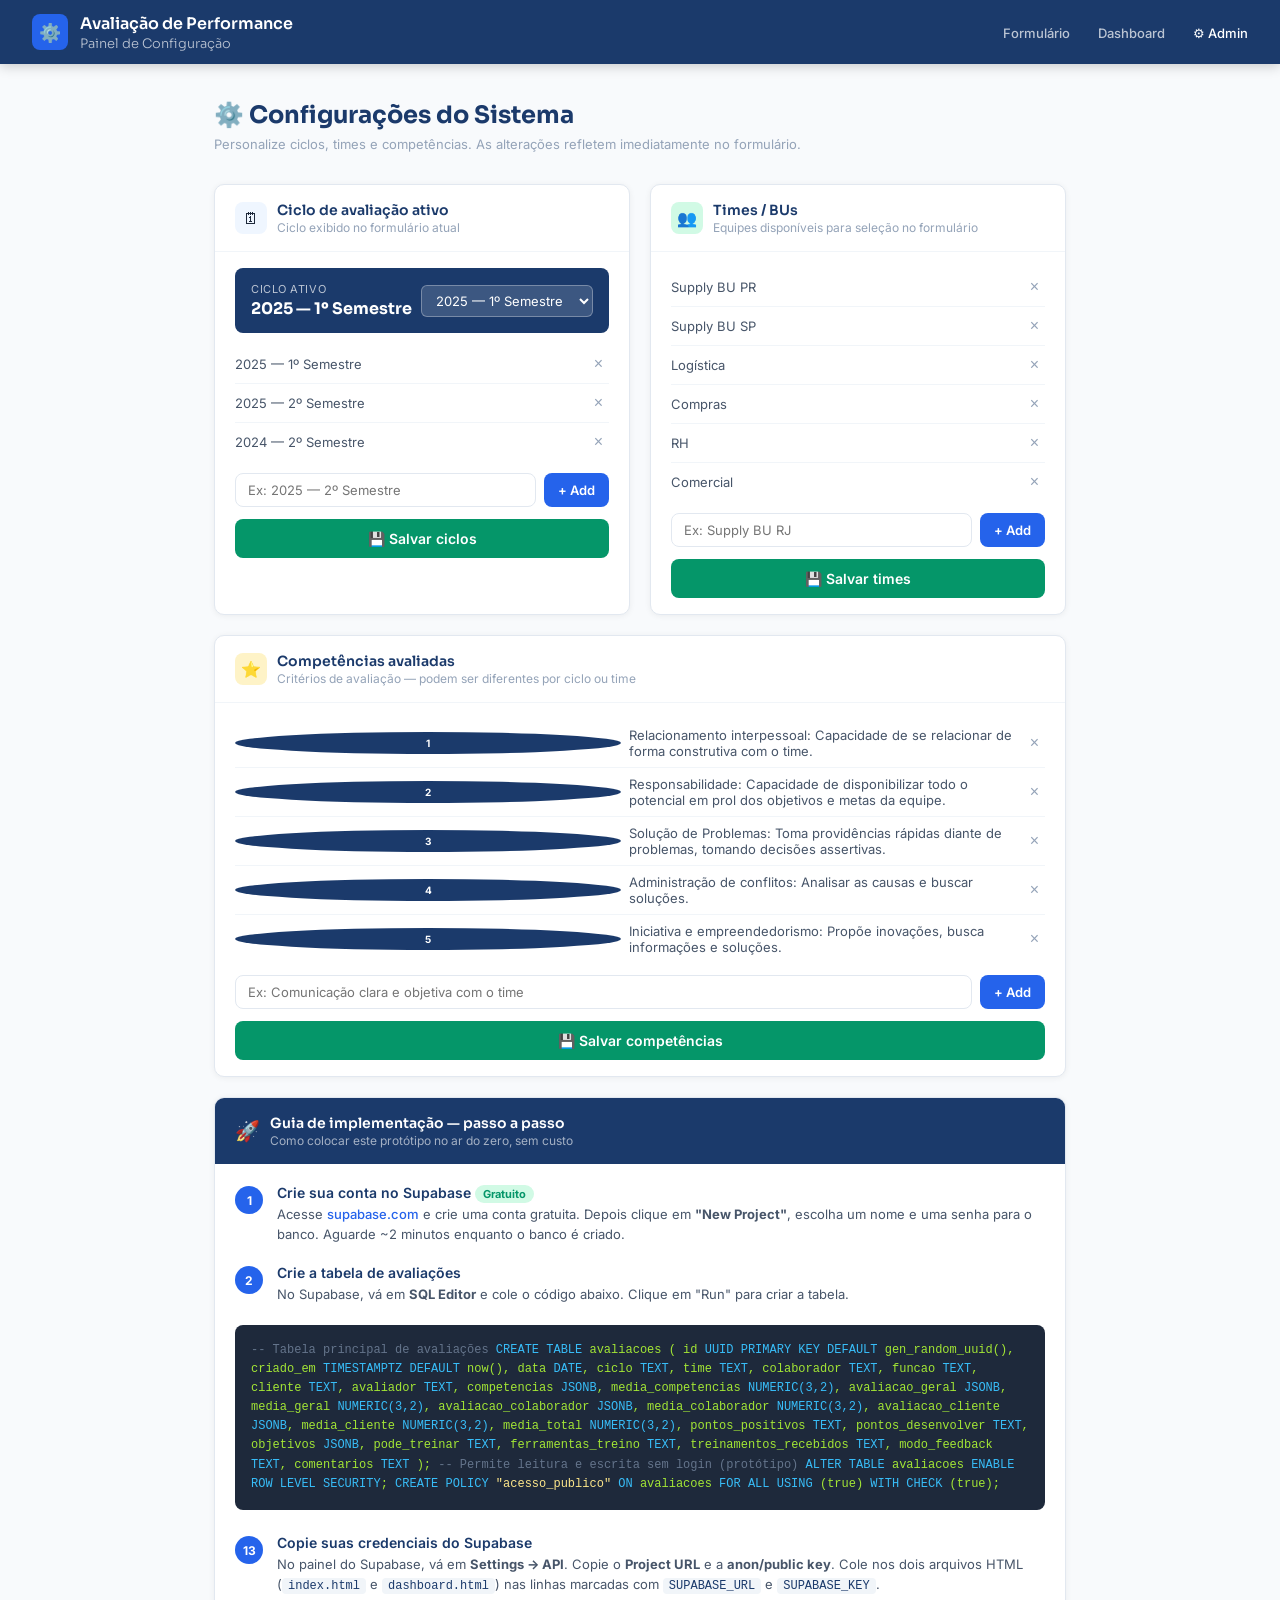
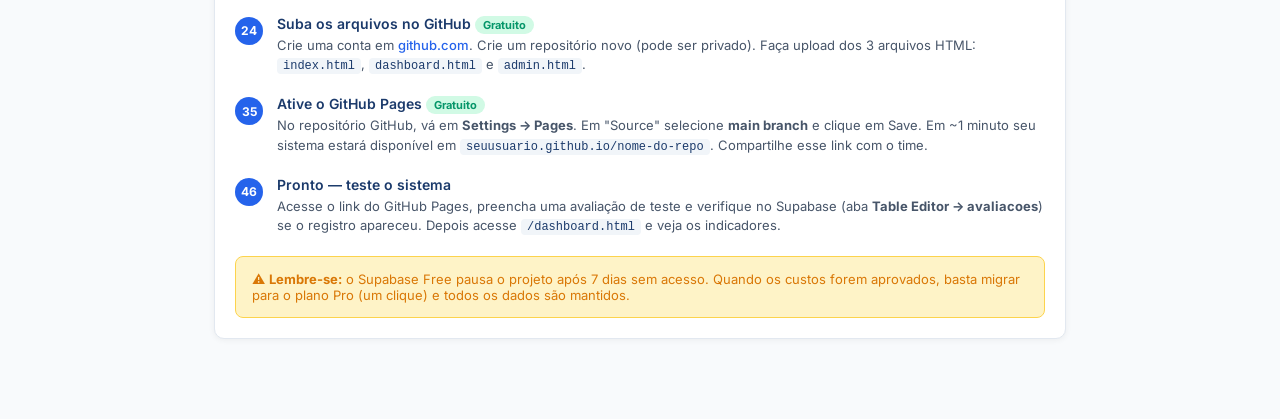
==== admin.html @ f3166fd6 "Add files via upload" ====
<!DOCTYPE html>
<html lang="pt-BR">
<head>
  <meta charset="UTF-8" />
  <meta name="viewport" content="width=device-width, initial-scale=1.0" />
  <title>Admin — Avaliação de Performance</title>
  <link href="https://fonts.googleapis.com/css2?family=Inter:wght@400;500;600;700&family=Sora:wght@600;700&display=swap" rel="stylesheet">
  <style>
    :root {
      --navy:#1B3A6B; --blue:#2563EB; --blue-light:#EFF6FF;
      --green:#059669; --green-light:#D1FAE5;
      --amber:#D97706; --amber-light:#FEF3C7;
      --red:#DC2626; --red-light:#FEE2E2;
      --gray-50:#F8FAFC; --gray-100:#F1F5F9; --gray-200:#E2E8F0;
      --gray-400:#94A3B8; --gray-600:#475569; --gray-800:#1E293B;
      --white:#FFFFFF; --radius:10px; --shadow-sm:0 1px 6px rgba(0,0,0,0.06);
    }
    * { box-sizing:border-box; margin:0; padding:0; }
    body { font-family:'Inter',sans-serif; background:var(--gray-50); color:var(--gray-800); }

    header {
      background:var(--navy); padding:0 32px; height:64px;
      display:flex; align-items:center; justify-content:space-between;
      position:sticky; top:0; z-index:100; box-shadow:0 2px 12px rgba(0,0,0,0.2);
    }
    .header-brand { display:flex; align-items:center; gap:12px; }
    .header-logo { width:36px; height:36px; background:var(--blue); border-radius:8px; display:flex; align-items:center; justify-content:center; font-size:18px; }
    .header-title { font-family:'Sora',sans-serif; font-size:16px; font-weight:600; color:white; }
    .header-title span { font-weight:300; opacity:0.7; font-size:13px; display:block; margin-top:1px; }
    .header-nav a { color:rgba(255,255,255,0.7); text-decoration:none; font-size:13px; font-weight:500; margin-left:24px; }
    .header-nav a:hover, .header-nav a.active { color:white; }

    .main { max-width:900px; margin:0 auto; padding:36px 24px 80px; }

    .page-title { font-family:'Sora',sans-serif; font-size:24px; font-weight:700; color:var(--navy); margin-bottom:6px; }
    .page-sub { font-size:13px; color:var(--gray-400); margin-bottom:32px; }

    .admin-grid { display:grid; grid-template-columns:1fr 1fr; gap:20px; }

    .admin-card {
      background:var(--white); border:1px solid var(--gray-200);
      border-radius:var(--radius); box-shadow:var(--shadow-sm); overflow:hidden;
    }
    .admin-card-header {
      padding:16px 20px; display:flex; align-items:center; gap:10px;
      border-bottom:1px solid var(--gray-100);
    }
    .admin-card-icon {
      width:32px; height:32px; border-radius:8px;
      display:flex; align-items:center; justify-content:center; font-size:16px;
    }
    .admin-card-icon.blue  { background:var(--blue-light); }
    .admin-card-icon.green { background:var(--green-light); }
    .admin-card-icon.amber { background:var(--amber-light); }
    .admin-card-title { font-family:'Sora',sans-serif; font-size:14px; font-weight:600; color:var(--navy); }
    .admin-card-sub { font-size:12px; color:var(--gray-400); margin-top:1px; }
    .admin-card-body { padding:16px 20px; }

    /* Lista de itens editáveis */
    .item-list { list-style:none; margin-bottom:12px; }
    .item-list li {
      display:flex; align-items:center; gap:8px;
      padding:8px 0; border-bottom:1px solid var(--gray-100);
      font-size:13px; color:var(--gray-600);
    }
    .item-list li:last-child { border-bottom:none; }
    .item-list li .item-num {
      width:22px; height:22px; background:var(--navy); color:white;
      border-radius:50%; display:flex; align-items:center; justify-content:center;
      font-size:10px; font-weight:700; flex-shrink:0;
    }
    .item-list li span { flex:1; }
    .btn-del {
      background:none; border:none; cursor:pointer; color:var(--gray-400);
      font-size:16px; padding:2px 6px; border-radius:4px; transition:color 0.2s;
    }
    .btn-del:hover { color:var(--red); background:var(--red-light); }
    .btn-edit {
      background:none; border:none; cursor:pointer; color:var(--gray-400);
      font-size:14px; padding:2px 6px; border-radius:4px; transition:color 0.2s;
    }
    .btn-edit:hover { color:var(--blue); background:var(--blue-light); }

    .add-row { display:flex; gap:8px; margin-top:8px; }
    .add-row input {
      flex:1; border:1.5px solid var(--gray-200); border-radius:8px;
      padding:8px 12px; font-size:13px; font-family:'Inter',sans-serif;
      outline:none; color:var(--gray-800);
    }
    .add-row input:focus { border-color:var(--blue); }
    .btn-add-item {
      padding:8px 14px; background:var(--blue); color:white;
      border:none; border-radius:8px; font-size:13px; font-weight:600;
      cursor:pointer; font-family:'Inter',sans-serif; white-space:nowrap;
    }
    .btn-add-item:hover { background:#1d4ed8; }

    /* Card de ciclo ativo */
    .ciclo-ativo {
      background:var(--navy); border-radius:8px; padding:14px 16px;
      color:white; margin-bottom:12px; display:flex; align-items:center; justify-content:space-between;
    }
    .ciclo-ativo-label { font-size:11px; opacity:0.7; text-transform:uppercase; letter-spacing:0.05em; }
    .ciclo-ativo-name { font-family:'Sora',sans-serif; font-size:16px; font-weight:700; margin-top:2px; }
    .ciclo-ativo select {
      background:rgba(255,255,255,0.15); border:1px solid rgba(255,255,255,0.3);
      color:white; padding:6px 10px; border-radius:6px; font-size:13px;
      font-family:'Inter',sans-serif; cursor:pointer; outline:none;
    }

    /* Botão salvar */
    .btn-save {
      width:100%; padding:11px; background:var(--green); color:white;
      border:none; border-radius:8px; font-size:14px; font-weight:600;
      cursor:pointer; font-family:'Inter',sans-serif; margin-top:12px;
      transition:background 0.2s;
    }
    .btn-save:hover { background:#047857; }

    /* SQL block */
    .sql-block {
      background:var(--gray-800); border-radius:8px; padding:16px;
      font-family:'Courier New',monospace; font-size:12px; color:#A3E635;
      overflow-x:auto; margin-top:12px; line-height:1.6;
      grid-column: 1 / -1;
    }
    .sql-block .comment { color:#64748B; }
    .sql-block .keyword { color:#38BDF8; }
    .sql-block .string  { color:#FDE68A; }

    .setup-card {
      grid-column: 1 / -1;
      background:var(--white); border:1px solid var(--gray-200);
      border-radius:var(--radius); box-shadow:var(--shadow-sm);
      overflow:hidden;
    }
    .setup-card-header {
      padding:16px 20px; background:var(--navy);
      display:flex; align-items:center; gap:10px;
    }
    .setup-card-title { font-family:'Sora',sans-serif; font-size:14px; font-weight:600; color:white; }
    .setup-card-sub { font-size:12px; color:rgba(255,255,255,0.6); margin-top:1px; }
    .setup-card-body { padding:20px; }

    .steps { counter-reset:step; }
    .step {
      display:flex; gap:14px; margin-bottom:20px; align-items:flex-start;
      counter-increment:step;
    }
    .step-num {
      width:28px; height:28px; background:var(--blue); color:white;
      border-radius:50%; display:flex; align-items:center; justify-content:center;
      font-size:12px; font-weight:700; flex-shrink:0; margin-top:2px;
    }
    .step-num::before { content:counter(step); }
    .step-body h4 { font-size:14px; font-weight:600; color:var(--navy); margin-bottom:4px; }
    .step-body p  { font-size:13px; color:var(--gray-600); line-height:1.5; }
    .step-body a  { color:var(--blue); text-decoration:none; font-weight:500; }
    .step-body code {
      background:var(--gray-100); padding:1px 6px; border-radius:4px;
      font-size:12px; font-family:'Courier New',monospace; color:var(--navy);
    }

    .tag-green { background:var(--green-light); color:var(--green); font-size:11px; font-weight:700; padding:2px 8px; border-radius:99px; }
    .tag-blue  { background:var(--blue-light);  color:var(--blue);  font-size:11px; font-weight:700; padding:2px 8px; border-radius:99px; }

    .toast { position:fixed; bottom:32px; right:32px; padding:14px 20px; border-radius:10px; font-size:14px; font-weight:500; background:var(--navy); color:white; box-shadow:0 8px 32px rgba(0,0,0,0.14); transform:translateY(80px); opacity:0; transition:all 0.3s; z-index:999; }
    .toast.show { transform:translateY(0); opacity:1; }

    @media(max-width:640px) { .admin-grid { grid-template-columns:1fr; } }
  </style>
</head>
<body>

<header>
  <div class="header-brand">
    <div class="header-logo">⚙️</div>
    <div class="header-title">
      Avaliação de Performance
      <span>Painel de Configuração</span>
    </div>
  </div>
  <nav class="header-nav">
    <a href="index.html">Formulário</a>
    <a href="dashboard.html">Dashboard</a>
    <a href="admin.html" class="active">⚙ Admin</a>
  </nav>
</header>

<div class="main">
  <div class="page-title">⚙️ Configurações do Sistema</div>
  <p class="page-sub">Personalize ciclos, times e competências. As alterações refletem imediatamente no formulário.</p>

  <div class="admin-grid">

    <!-- Ciclo ativo -->
    <div class="admin-card">
      <div class="admin-card-header">
        <div class="admin-card-icon blue">🗓</div>
        <div>
          <div class="admin-card-title">Ciclo de avaliação ativo</div>
          <div class="admin-card-sub">Ciclo exibido no formulário atual</div>
        </div>
      </div>
      <div class="admin-card-body">
        <div class="ciclo-ativo">
          <div>
            <div class="ciclo-ativo-label">Ciclo ativo</div>
            <div class="ciclo-ativo-name" id="ciclo-ativo-nome">2025 — 1º Semestre</div>
          </div>
          <select id="select-ciclo-ativo" onchange="setCicloAtivo(this.value)"></select>
        </div>
        <div class="item-list" id="ciclos-list"></div>
        <div class="add-row">
          <input type="text" id="novo-ciclo" placeholder="Ex: 2025 — 2º Semestre" />
          <button class="btn-add-item" onclick="addItem('ciclos', 'novo-ciclo', 'ciclos-list')">+ Add</button>
        </div>
        <button class="btn-save" onclick="salvarConfig('ciclos')">💾 Salvar ciclos</button>
      </div>
    </div>

    <!-- Times -->
    <div class="admin-card">
      <div class="admin-card-header">
        <div class="admin-card-icon green">👥</div>
        <div>
          <div class="admin-card-title">Times / BUs</div>
          <div class="admin-card-sub">Equipes disponíveis para seleção no formulário</div>
        </div>
      </div>
      <div class="admin-card-body">
        <ul class="item-list" id="times-list"></ul>
        <div class="add-row">
          <input type="text" id="novo-time" placeholder="Ex: Supply BU RJ" />
          <button class="btn-add-item" onclick="addItem('times', 'novo-time', 'times-list')">+ Add</button>
        </div>
        <button class="btn-save" onclick="salvarConfig('times')">💾 Salvar times</button>
      </div>
    </div>

    <!-- Competências -->
    <div class="admin-card" style="grid-column:1/-1">
      <div class="admin-card-header">
        <div class="admin-card-icon amber">⭐</div>
        <div>
          <div class="admin-card-title">Competências avaliadas</div>
          <div class="admin-card-sub">Critérios de avaliação — podem ser diferentes por ciclo ou time</div>
        </div>
      </div>
      <div class="admin-card-body">
        <ul class="item-list" id="competencias-list"></ul>
        <div class="add-row">
          <input type="text" id="nova-comp" placeholder="Ex: Comunicação clara e objetiva com o time" />
          <button class="btn-add-item" onclick="addItem('competencias', 'nova-comp', 'competencias-list')">+ Add</button>
        </div>
        <button class="btn-save" onclick="salvarConfig('competencias')">💾 Salvar competências</button>
      </div>
    </div>

    <!-- Guia de implementação -->
    <div class="setup-card">
      <div class="setup-card-header">
        <div style="font-size:20px">🚀</div>
        <div>
          <div class="setup-card-title">Guia de implementação — passo a passo</div>
          <div class="setup-card-sub">Como colocar este protótipo no ar do zero, sem custo</div>
        </div>
      </div>
      <div class="setup-card-body">
        <div class="steps">

          <div class="step">
            <div class="step-num"></div>
            <div class="step-body">
              <h4>Crie sua conta no Supabase <span class="tag-green">Gratuito</span></h4>
              <p>Acesse <a href="https://supabase.com" target="_blank">supabase.com</a> e crie uma conta gratuita. Depois clique em <strong>"New Project"</strong>, escolha um nome e uma senha para o banco. Aguarde ~2 minutos enquanto o banco é criado.</p>
            </div>
          </div>

          <div class="step">
            <div class="step-num"></div>
            <div class="step-body">
              <h4>Crie a tabela de avaliações</h4>
              <p>No Supabase, vá em <strong>SQL Editor</strong> e cole o código abaixo. Clique em "Run" para criar a tabela.</p>
            </div>
          </div>

        </div>

        <!-- SQL -->
        <div class="sql-block">
<span class="comment">-- Tabela principal de avaliações</span>
<span class="keyword">CREATE TABLE</span> avaliacoes (
  id               <span class="keyword">UUID PRIMARY KEY DEFAULT</span> gen_random_uuid(),
  criado_em        <span class="keyword">TIMESTAMPTZ DEFAULT</span> now(),
  data             <span class="keyword">DATE</span>,
  ciclo            <span class="keyword">TEXT</span>,
  time             <span class="keyword">TEXT</span>,
  colaborador      <span class="keyword">TEXT</span>,
  funcao           <span class="keyword">TEXT</span>,
  cliente          <span class="keyword">TEXT</span>,
  avaliador        <span class="keyword">TEXT</span>,
  competencias     <span class="keyword">JSONB</span>,
  media_competencias <span class="keyword">NUMERIC(3,2)</span>,
  avaliacao_geral  <span class="keyword">JSONB</span>,
  media_geral      <span class="keyword">NUMERIC(3,2)</span>,
  avaliacao_colaborador <span class="keyword">JSONB</span>,
  media_colaborador <span class="keyword">NUMERIC(3,2)</span>,
  avaliacao_cliente <span class="keyword">JSONB</span>,
  media_cliente    <span class="keyword">NUMERIC(3,2)</span>,
  media_total      <span class="keyword">NUMERIC(3,2)</span>,
  pontos_positivos <span class="keyword">TEXT</span>,
  pontos_desenvolver <span class="keyword">TEXT</span>,
  objetivos        <span class="keyword">JSONB</span>,
  pode_treinar     <span class="keyword">TEXT</span>,
  ferramentas_treino <span class="keyword">TEXT</span>,
  treinamentos_recebidos <span class="keyword">TEXT</span>,
  modo_feedback    <span class="keyword">TEXT</span>,
  comentarios      <span class="keyword">TEXT</span>
);

<span class="comment">-- Permite leitura e escrita sem login (protótipo)</span>
<span class="keyword">ALTER TABLE</span> avaliacoes <span class="keyword">ENABLE ROW LEVEL SECURITY</span>;
<span class="keyword">CREATE POLICY</span> <span class="string">"acesso_publico"</span> <span class="keyword">ON</span> avaliacoes
  <span class="keyword">FOR ALL USING</span> (true) <span class="keyword">WITH CHECK</span> (true);
        </div>

        <div class="steps" style="margin-top:24px">

          <div class="step">
            <div class="step-num" style="counter-increment:none;--step:3">3</div>
            <div class="step-body">
              <h4>Copie suas credenciais do Supabase</h4>
              <p>No painel do Supabase, vá em <strong>Settings → API</strong>. Copie o <strong>Project URL</strong> e a <strong>anon/public key</strong>. Cole nos dois arquivos HTML (<code>index.html</code> e <code>dashboard.html</code>) nas linhas marcadas com <code>SUPABASE_URL</code> e <code>SUPABASE_KEY</code>.</p>
            </div>
          </div>

          <div class="step">
            <div class="step-num">4</div>
            <div class="step-body">
              <h4>Suba os arquivos no GitHub <span class="tag-green">Gratuito</span></h4>
              <p>Crie uma conta em <a href="https://github.com" target="_blank">github.com</a>. Crie um repositório novo (pode ser privado). Faça upload dos 3 arquivos HTML: <code>index.html</code>, <code>dashboard.html</code> e <code>admin.html</code>.</p>
            </div>
          </div>

          <div class="step">
            <div class="step-num">5</div>
            <div class="step-body">
              <h4>Ative o GitHub Pages <span class="tag-green">Gratuito</span></h4>
              <p>No repositório GitHub, vá em <strong>Settings → Pages</strong>. Em "Source" selecione <strong>main branch</strong> e clique em Save. Em ~1 minuto seu sistema estará disponível em <code>seuusuario.github.io/nome-do-repo</code>. Compartilhe esse link com o time.</p>
            </div>
          </div>

          <div class="step">
            <div class="step-num">6</div>
            <div class="step-body">
              <h4>Pronto — teste o sistema</h4>
              <p>Acesse o link do GitHub Pages, preencha uma avaliação de teste e verifique no Supabase (aba <strong>Table Editor → avaliacoes</strong>) se o registro apareceu. Depois acesse <code>/dashboard.html</code> e veja os indicadores.</p>
            </div>
          </div>

        </div>

        <div style="background:var(--amber-light);border:1px solid #fcd34d;border-radius:8px;padding:14px 16px;margin-top:16px;font-size:13px;color:var(--amber)">
          ⚠️ <strong>Lembre-se:</strong> o Supabase Free pausa o projeto após 7 dias sem acesso. Quando os custos forem aprovados, basta migrar para o plano Pro (um clique) e todos os dados são mantidos.
        </div>
      </div>
    </div>

  </div><!-- /admin-grid -->
</div>

<div class="toast" id="toast"></div>

<script>
// Dados padrão (em produção viriam do Supabase)
let CONFIG = {
  cicloAtivo: '2025 — 1º Semestre',
  ciclos: ['2025 — 1º Semestre','2025 — 2º Semestre','2024 — 2º Semestre'],
  times: ['Supply BU PR','Supply BU SP','Logística','Compras','RH','Comercial'],
  competencias: [
    'Relacionamento interpessoal: Capacidade de se relacionar de forma construtiva com o time.',
    'Responsabilidade: Capacidade de disponibilizar todo o potencial em prol dos objetivos e metas da equipe.',
    'Solução de Problemas: Toma providências rápidas diante de problemas, tomando decisões assertivas.',
    'Administração de conflitos: Analisar as causas e buscar soluções.',
    'Iniciativa e empreendedorismo: Propõe inovações, busca informações e soluções.',
  ],
};

// Tenta carregar do localStorage (persiste entre sessões)
try {
  const saved = localStorage.getItem('ap_config');
  if (saved) CONFIG = { ...CONFIG, ...JSON.parse(saved) };
} catch(e) {}

function saveLocal() {
  localStorage.setItem('ap_config', JSON.stringify(CONFIG));
}

function renderList(key, ulId, numbered = true) {
  const ul = document.getElementById(ulId);
  ul.innerHTML = '';
  CONFIG[key].forEach((item, idx) => {
    const li = document.createElement('li');
    li.innerHTML = `
      ${numbered ? `<span class="item-num">${idx+1}</span>` : ''}
      <span>${item}</span>
      <button class="btn-del" onclick="removeItem('${key}', ${idx}, '${ulId}', ${numbered})" title="Remover">×</button>`;
    ul.appendChild(li);
  });
}

function addItem(key, inputId, ulId, numbered = true) {
  const input = document.getElementById(inputId);
  const val = input.value.trim();
  if (!val) return;
  CONFIG[key].push(val);
  renderList(key, ulId, numbered);
  input.value = '';
  // Atualiza select do ciclo ativo se for ciclo
  if (key === 'ciclos') populateCicloSelect();
}

function removeItem(key, idx, ulId, numbered) {
  CONFIG[key].splice(idx, 1);
  renderList(key, ulId, numbered);
  if (key === 'ciclos') populateCicloSelect();
}

function salvarConfig(key) {
  saveLocal();
  showToast(`✅ ${key.charAt(0).toUpperCase()+key.slice(1)} salvos com sucesso!`);
}

function setCicloAtivo(val) {
  CONFIG.cicloAtivo = val;
  document.getElementById('ciclo-ativo-nome').textContent = val;
  saveLocal();
}

function populateCicloSelect() {
  const sel = document.getElementById('select-ciclo-ativo');
  sel.innerHTML = '';
  CONFIG.ciclos.forEach(c => {
    const o = document.createElement('option');
    o.value = o.textContent = c;
    if (c === CONFIG.cicloAtivo) o.selected = true;
    sel.appendChild(o);
  });
}

function showToast(msg) {
  const t = document.getElementById('toast');
  t.textContent = msg;
  t.classList.add('show');
  setTimeout(() => t.classList.remove('show'), 3500);
}

// Init
document.addEventListener('DOMContentLoaded', () => {
  renderList('ciclos', 'ciclos-list', false);
  renderList('times', 'times-list', false);
  renderList('competencias', 'competencias-list', true);
  populateCicloSelect();
  document.getElementById('ciclo-ativo-nome').textContent = CONFIG.cicloAtivo;
});
</script>
</body>
</html>
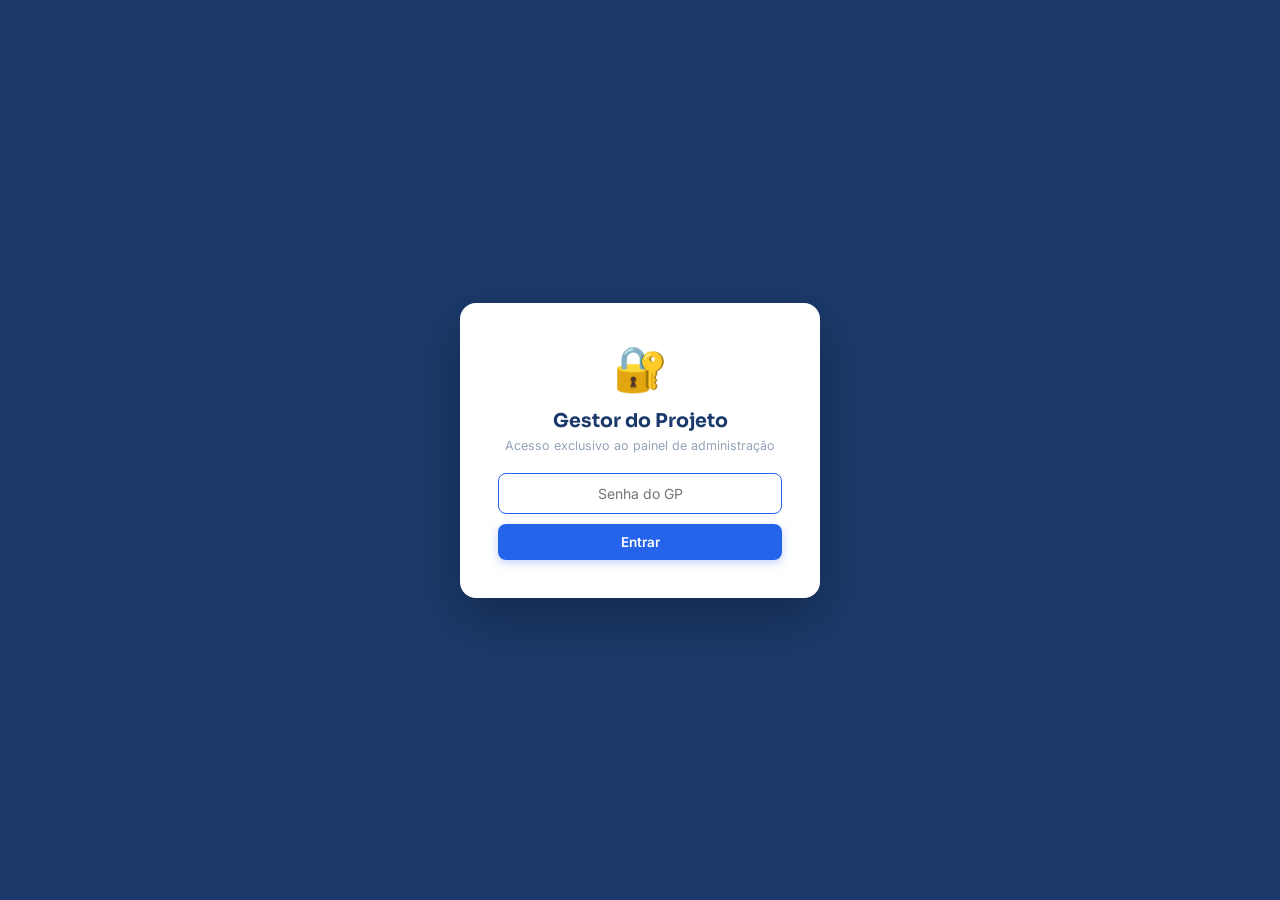
==== commit 8684e20a: "Add files via upload" ====
--- a/admin.html
+++ b/admin.html
@@ -1,468 +1,405 @@
 <!DOCTYPE html>
 <html lang="pt-BR">
 <head>
-  <meta charset="UTF-8" />
-  <meta name="viewport" content="width=device-width, initial-scale=1.0" />
-  <title>Admin — Avaliação de Performance</title>
-  <link href="https://fonts.googleapis.com/css2?family=Inter:wght@400;500;600;700&family=Sora:wght@600;700&display=swap" rel="stylesheet">
-  <style>
-    :root {
-      --navy:#1B3A6B; --blue:#2563EB; --blue-light:#EFF6FF;
-      --green:#059669; --green-light:#D1FAE5;
-      --amber:#D97706; --amber-light:#FEF3C7;
-      --red:#DC2626; --red-light:#FEE2E2;
-      --gray-50:#F8FAFC; --gray-100:#F1F5F9; --gray-200:#E2E8F0;
-      --gray-400:#94A3B8; --gray-600:#475569; --gray-800:#1E293B;
-      --white:#FFFFFF; --radius:10px; --shadow-sm:0 1px 6px rgba(0,0,0,0.06);
-    }
-    * { box-sizing:border-box; margin:0; padding:0; }
-    body { font-family:'Inter',sans-serif; background:var(--gray-50); color:var(--gray-800); }
-
-    header {
-      background:var(--navy); padding:0 32px; height:64px;
-      display:flex; align-items:center; justify-content:space-between;
-      position:sticky; top:0; z-index:100; box-shadow:0 2px 12px rgba(0,0,0,0.2);
-    }
-    .header-brand { display:flex; align-items:center; gap:12px; }
-    .header-logo { width:36px; height:36px; background:var(--blue); border-radius:8px; display:flex; align-items:center; justify-content:center; font-size:18px; }
-    .header-title { font-family:'Sora',sans-serif; font-size:16px; font-weight:600; color:white; }
-    .header-title span { font-weight:300; opacity:0.7; font-size:13px; display:block; margin-top:1px; }
-    .header-nav a { color:rgba(255,255,255,0.7); text-decoration:none; font-size:13px; font-weight:500; margin-left:24px; }
-    .header-nav a:hover, .header-nav a.active { color:white; }
-
-    .main { max-width:900px; margin:0 auto; padding:36px 24px 80px; }
-
-    .page-title { font-family:'Sora',sans-serif; font-size:24px; font-weight:700; color:var(--navy); margin-bottom:6px; }
-    .page-sub { font-size:13px; color:var(--gray-400); margin-bottom:32px; }
-
-    .admin-grid { display:grid; grid-template-columns:1fr 1fr; gap:20px; }
-
-    .admin-card {
-      background:var(--white); border:1px solid var(--gray-200);
-      border-radius:var(--radius); box-shadow:var(--shadow-sm); overflow:hidden;
-    }
-    .admin-card-header {
-      padding:16px 20px; display:flex; align-items:center; gap:10px;
-      border-bottom:1px solid var(--gray-100);
-    }
-    .admin-card-icon {
-      width:32px; height:32px; border-radius:8px;
-      display:flex; align-items:center; justify-content:center; font-size:16px;
-    }
-    .admin-card-icon.blue  { background:var(--blue-light); }
-    .admin-card-icon.green { background:var(--green-light); }
-    .admin-card-icon.amber { background:var(--amber-light); }
-    .admin-card-title { font-family:'Sora',sans-serif; font-size:14px; font-weight:600; color:var(--navy); }
-    .admin-card-sub { font-size:12px; color:var(--gray-400); margin-top:1px; }
-    .admin-card-body { padding:16px 20px; }
-
-    /* Lista de itens editáveis */
-    .item-list { list-style:none; margin-bottom:12px; }
-    .item-list li {
-      display:flex; align-items:center; gap:8px;
-      padding:8px 0; border-bottom:1px solid var(--gray-100);
-      font-size:13px; color:var(--gray-600);
-    }
-    .item-list li:last-child { border-bottom:none; }
-    .item-list li .item-num {
-      width:22px; height:22px; background:var(--navy); color:white;
-      border-radius:50%; display:flex; align-items:center; justify-content:center;
-      font-size:10px; font-weight:700; flex-shrink:0;
-    }
-    .item-list li span { flex:1; }
-    .btn-del {
-      background:none; border:none; cursor:pointer; color:var(--gray-400);
-      font-size:16px; padding:2px 6px; border-radius:4px; transition:color 0.2s;
-    }
-    .btn-del:hover { color:var(--red); background:var(--red-light); }
-    .btn-edit {
-      background:none; border:none; cursor:pointer; color:var(--gray-400);
-      font-size:14px; padding:2px 6px; border-radius:4px; transition:color 0.2s;
-    }
-    .btn-edit:hover { color:var(--blue); background:var(--blue-light); }
-
-    .add-row { display:flex; gap:8px; margin-top:8px; }
-    .add-row input {
-      flex:1; border:1.5px solid var(--gray-200); border-radius:8px;
-      padding:8px 12px; font-size:13px; font-family:'Inter',sans-serif;
-      outline:none; color:var(--gray-800);
-    }
-    .add-row input:focus { border-color:var(--blue); }
-    .btn-add-item {
-      padding:8px 14px; background:var(--blue); color:white;
-      border:none; border-radius:8px; font-size:13px; font-weight:600;
-      cursor:pointer; font-family:'Inter',sans-serif; white-space:nowrap;
-    }
-    .btn-add-item:hover { background:#1d4ed8; }
-
-    /* Card de ciclo ativo */
-    .ciclo-ativo {
-      background:var(--navy); border-radius:8px; padding:14px 16px;
-      color:white; margin-bottom:12px; display:flex; align-items:center; justify-content:space-between;
-    }
-    .ciclo-ativo-label { font-size:11px; opacity:0.7; text-transform:uppercase; letter-spacing:0.05em; }
-    .ciclo-ativo-name { font-family:'Sora',sans-serif; font-size:16px; font-weight:700; margin-top:2px; }
-    .ciclo-ativo select {
-      background:rgba(255,255,255,0.15); border:1px solid rgba(255,255,255,0.3);
-      color:white; padding:6px 10px; border-radius:6px; font-size:13px;
-      font-family:'Inter',sans-serif; cursor:pointer; outline:none;
-    }
-
-    /* Botão salvar */
-    .btn-save {
-      width:100%; padding:11px; background:var(--green); color:white;
-      border:none; border-radius:8px; font-size:14px; font-weight:600;
-      cursor:pointer; font-family:'Inter',sans-serif; margin-top:12px;
-      transition:background 0.2s;
-    }
-    .btn-save:hover { background:#047857; }
-
-    /* SQL block */
-    .sql-block {
-      background:var(--gray-800); border-radius:8px; padding:16px;
-      font-family:'Courier New',monospace; font-size:12px; color:#A3E635;
-      overflow-x:auto; margin-top:12px; line-height:1.6;
-      grid-column: 1 / -1;
-    }
-    .sql-block .comment { color:#64748B; }
-    .sql-block .keyword { color:#38BDF8; }
-    .sql-block .string  { color:#FDE68A; }
-
-    .setup-card {
-      grid-column: 1 / -1;
-      background:var(--white); border:1px solid var(--gray-200);
-      border-radius:var(--radius); box-shadow:var(--shadow-sm);
-      overflow:hidden;
-    }
-    .setup-card-header {
-      padding:16px 20px; background:var(--navy);
-      display:flex; align-items:center; gap:10px;
-    }
-    .setup-card-title { font-family:'Sora',sans-serif; font-size:14px; font-weight:600; color:white; }
-    .setup-card-sub { font-size:12px; color:rgba(255,255,255,0.6); margin-top:1px; }
-    .setup-card-body { padding:20px; }
-
-    .steps { counter-reset:step; }
-    .step {
-      display:flex; gap:14px; margin-bottom:20px; align-items:flex-start;
-      counter-increment:step;
-    }
-    .step-num {
-      width:28px; height:28px; background:var(--blue); color:white;
-      border-radius:50%; display:flex; align-items:center; justify-content:center;
-      font-size:12px; font-weight:700; flex-shrink:0; margin-top:2px;
-    }
-    .step-num::before { content:counter(step); }
-    .step-body h4 { font-size:14px; font-weight:600; color:var(--navy); margin-bottom:4px; }
-    .step-body p  { font-size:13px; color:var(--gray-600); line-height:1.5; }
-    .step-body a  { color:var(--blue); text-decoration:none; font-weight:500; }
-    .step-body code {
-      background:var(--gray-100); padding:1px 6px; border-radius:4px;
-      font-size:12px; font-family:'Courier New',monospace; color:var(--navy);
-    }
-
-    .tag-green { background:var(--green-light); color:var(--green); font-size:11px; font-weight:700; padding:2px 8px; border-radius:99px; }
-    .tag-blue  { background:var(--blue-light);  color:var(--blue);  font-size:11px; font-weight:700; padding:2px 8px; border-radius:99px; }
-
-    .toast { position:fixed; bottom:32px; right:32px; padding:14px 20px; border-radius:10px; font-size:14px; font-weight:500; background:var(--navy); color:white; box-shadow:0 8px 32px rgba(0,0,0,0.14); transform:translateY(80px); opacity:0; transition:all 0.3s; z-index:999; }
-    .toast.show { transform:translateY(0); opacity:1; }
-
-    @media(max-width:640px) { .admin-grid { grid-template-columns:1fr; } }
-  </style>
+<meta charset="UTF-8"><meta name="viewport" content="width=device-width,initial-scale=1">
+<title>Admin — Gestor do Projeto</title>
+<link href="https://fonts.googleapis.com/css2?family=Inter:wght@300;400;500;600;700&family=Sora:wght@600;700&display=swap" rel="stylesheet">
+<link rel="stylesheet" href="styles.css">
+<style>
+#admin-wrap{display:none}
+.grid2{display:grid;grid-template-columns:1fr 1fr;gap:18px}
+.grid3{display:grid;grid-template-columns:1fr 1fr 1fr;gap:14px}
+.page-title{font-family:'Sora',sans-serif;font-size:22px;font-weight:700;color:var(--navy);margin-bottom:4px}
+.page-sub{font-size:13px;color:var(--g400);margin-bottom:26px}
+.section-title{font-family:'Sora',sans-serif;font-size:15px;font-weight:700;color:var(--navy);margin-bottom:14px}
+
+/* Colab rows no lote */
+.colab-row{display:grid;grid-template-columns:1fr 1fr auto;gap:9px;align-items:center;margin-bottom:9px}
+.colab-row input{border:1.5px solid var(--g200);border-radius:8px;padding:8px 12px;
+  font-family:'Inter',sans-serif;font-size:13px;outline:none;width:100%}
+.colab-row input:focus{border-color:var(--blue)}
+.btn-del-row{background:none;border:none;cursor:pointer;color:var(--g400);font-size:17px;
+  padding:3px 6px;border-radius:4px;transition:color .2s}
+.btn-del-row:hover{color:var(--red)}
+
+/* Links card */
+.links-grid{display:flex;flex-direction:column;gap:9px}
+.link-row{display:flex;align-items:center;gap:11px;padding:12px 15px;
+  border:1.5px solid var(--g200);border-radius:8px}
+.link-icon{width:36px;height:36px;border-radius:8px;flex-shrink:0;
+  display:flex;align-items:center;justify-content:center;font-size:17px}
+.li-gp{background:var(--blue-l)} .li-gc{background:var(--green-l)} .li-col{background:var(--amber-l)}
+.link-info{flex:1;min-width:0}
+.link-label{font-size:13px;font-weight:600;color:var(--g800)}
+.link-url{font-size:11.5px;color:var(--g400);font-family:'Courier New',monospace;
+  white-space:nowrap;overflow:hidden;text-overflow:ellipsis}
+.btn-cp{padding:7px 13px;background:var(--g100);border:1.5px solid var(--g200);
+  border-radius:7px;font-size:11.5px;font-weight:600;color:var(--g600);cursor:pointer;
+  font-family:'Inter',sans-serif;white-space:nowrap;transition:all .2s}
+.btn-cp:hover{background:var(--blue);color:#fff;border-color:var(--blue)}
+
+/* Lote resultado */
+.lote-result{background:var(--g50);border:1px solid var(--g200);border-radius:var(--r);padding:18px;margin-top:18px;display:none}
+.lote-result h3{font-family:'Sora',sans-serif;font-size:14px;color:var(--navy);margin-bottom:12px}
+.av-link-block{background:#fff;border:1px solid var(--g200);border-radius:8px;padding:13px 15px;margin-bottom:9px}
+.av-link-block .av-nome{font-size:13.5px;font-weight:600;color:var(--g800);margin-bottom:8px}
+
+@media(max-width:640px){.grid2,.grid3{grid-template-columns:1fr}.colab-row{grid-template-columns:1fr auto}}
+</style>
 </head>
 <body>
 
-<header>
-  <div class="header-brand">
-    <div class="header-logo">⚙️</div>
-    <div class="header-title">
-      Avaliação de Performance
-      <span>Painel de Configuração</span>
+<!-- Lock -->
+<div class="lock" id="lock">
+  <div class="lock-box">
+    <div class="lock-icon">🔐</div>
+    <h2>Gestor do Projeto</h2>
+    <p>Acesso exclusivo ao painel de administração</p>
+    <input type="password" id="senha" placeholder="Senha do GP" onkeypress="if(event.key==='Enter')entrar()" />
+    <button class="btn btn-primary" style="width:100%" onclick="entrar()">Entrar</button>
+    <div class="lock-err" id="lock-err">Senha incorreta.</div>
+  </div>
+</div>
+
+<!-- Admin -->
+<div id="admin-wrap">
+<header class="hdr bg-navy">
+  <div class="hdr-brand">
+    <div class="hdr-logo">⚙️</div>
+    <div>
+      <div class="hdr-title">Painel do Gestor do Projeto</div>
+      <span class="hdr-sub">Criação de lotes e gestão de avaliações</span>
     </div>
   </div>
-  <nav class="header-nav">
-    <a href="index.html">Formulário</a>
-    <a href="dashboard.html">Dashboard</a>
-    <a href="admin.html" class="active">⚙ Admin</a>
-  </nav>
+  <div style="display:flex;gap:8px">
+    <button class="hdr-pill" onclick="location.href='consulta.html'">📋 Consultar avaliações</button>
+    <button class="hdr-pill" onclick="sair()">Sair ↪</button>
+  </div>
 </header>
 
-<div class="main">
-  <div class="page-title">⚙️ Configurações do Sistema</div>
-  <p class="page-sub">Personalize ciclos, times e competências. As alterações refletem imediatamente no formulário.</p>
-
-  <div class="admin-grid">
-
-    <!-- Ciclo ativo -->
-    <div class="admin-card">
-      <div class="admin-card-header">
-        <div class="admin-card-icon blue">🗓</div>
-        <div>
-          <div class="admin-card-title">Ciclo de avaliação ativo</div>
-          <div class="admin-card-sub">Ciclo exibido no formulário atual</div>
+<div class="wrap-wide">
+  <div class="page-title">⚙️ Painel de Administração</div>
+  <p class="page-sub">Crie lotes de avaliação, gerencie grupos e compartilhe os links com cada participante.</p>
+
+  <div class="grid2">
+
+    <!-- ── CRIAR LOTE ─────────────────────────────────────────── -->
+    <div>
+      <div class="card">
+        <div class="card-hdr"><div class="card-icon ci-blue">📦</div>
+          <div><div class="card-title">Criar lote de avaliações</div>
+            <div class="card-sub">Todos do lote recebem as mesmas competências</div></div>
+        </div>
+        <div class="card-body">
+          <div class="row2">
+            <div class="field"><label>Ciclo <span class="req">*</span></label>
+              <input id="l-ciclo" placeholder="Ex: 2025 — 1º Semestre" /></div>
+            <div class="field"><label>Time / BU</label>
+              <input id="l-time" placeholder="Ex: Supply BU PR" /></div>
+          </div>
+          <div class="field"><label>Nome do grupo / Gestor do Cliente <span class="req">*</span></label>
+            <input id="l-grupo" placeholder="Ex: CEVA — João Souza" /></div>
+
+          <div style="margin:14px 0 8px">
+            <label style="font-size:11px;font-weight:700;color:var(--g600);text-transform:uppercase;letter-spacing:.05em">
+              Colaboradores do lote <span class="req">*</span>
+            </label>
+          </div>
+          <div id="colab-list"></div>
+          <button type="button" class="btn-add-obj" id="btn-add-colab">+ Adicionar colaborador</button>
+
+          <div style="margin:16px 0 8px">
+            <label style="font-size:11px;font-weight:700;color:var(--g600);text-transform:uppercase;letter-spacing:.05em">
+              Competências do lote <span class="req">*</span>
+            </label>
+          </div>
+          <div id="lote-comp-list"></div>
+          <div class="comp-add-row">
+            <input id="lote-nova-comp" placeholder="Ex: Comunicação objetiva com o time" />
+            <button type="button" class="btn btn-secondary btn-sm" onclick="addLoteComp()">+ Add</button>
+          </div>
+
+          <button class="btn btn-primary" style="width:100%;margin-top:16px" onclick="criarLote()">
+            🚀 Criar lote e gerar links
+          </button>
         </div>
       </div>
-      <div class="admin-card-body">
-        <div class="ciclo-ativo">
-          <div>
-            <div class="ciclo-ativo-label">Ciclo ativo</div>
-            <div class="ciclo-ativo-name" id="ciclo-ativo-nome">2025 — 1º Semestre</div>
-          </div>
-          <select id="select-ciclo-ativo" onchange="setCicloAtivo(this.value)"></select>
-        </div>
-        <div class="item-list" id="ciclos-list"></div>
-        <div class="add-row">
-          <input type="text" id="novo-ciclo" placeholder="Ex: 2025 — 2º Semestre" />
-          <button class="btn-add-item" onclick="addItem('ciclos', 'novo-ciclo', 'ciclos-list')">+ Add</button>
-        </div>
-        <button class="btn-save" onclick="salvarConfig('ciclos')">💾 Salvar ciclos</button>
+
+      <!-- Resultado do lote -->
+      <div class="lote-result" id="lote-result">
+        <h3>✅ Lote criado! Links gerados:</h3>
+        <div id="lote-links"></div>
+        <div class="infonote in-amber" style="margin-top:12px">
+          ⚠️ Salve estes links agora. O link do Gestor do Cliente é único para o grupo inteiro.
+          Os links de cada colaborador são individuais.
+        </div>
       </div>
     </div>
 
-    <!-- Times -->
-    <div class="admin-card">
-      <div class="admin-card-header">
-        <div class="admin-card-icon green">👥</div>
-        <div>
-          <div class="admin-card-title">Times / BUs</div>
-          <div class="admin-card-sub">Equipes disponíveis para seleção no formulário</div>
+    <!-- ── CONFIGURAÇÕES ──────────────────────────────────────── -->
+    <div>
+      <div class="card">
+        <div class="card-hdr"><div class="card-icon ci-amber">📋</div>
+          <div><div class="card-title">Competências padrão</div>
+            <div class="card-sub">Base pré-carregada ao criar um novo lote</div></div>
+        </div>
+        <div class="card-body">
+          <div id="cfg-comp-list"></div>
+          <div class="comp-add-row">
+            <input id="cfg-nova-comp" placeholder="Nova competência padrão" />
+            <button type="button" class="btn btn-secondary btn-sm" onclick="addCfgComp()">+ Add</button>
+          </div>
+          <button class="btn btn-secondary" style="width:100%;margin-top:12px" onclick="salvarCfg()">💾 Salvar padrão</button>
         </div>
       </div>
-      <div class="admin-card-body">
-        <ul class="item-list" id="times-list"></ul>
-        <div class="add-row">
-          <input type="text" id="novo-time" placeholder="Ex: Supply BU RJ" />
-          <button class="btn-add-item" onclick="addItem('times', 'novo-time', 'times-list')">+ Add</button>
-        </div>
-        <button class="btn-save" onclick="salvarConfig('times')">💾 Salvar times</button>
+
+      <div class="card">
+        <div class="card-hdr"><div class="card-icon ci-green">🔗</div>
+          <div><div class="card-title">Acessos por grupo</div>
+            <div class="card-sub">Link do Gestor do Cliente por grupo</div></div>
+        </div>
+        <div class="card-body">
+          <div id="grupos-links">
+            <p style="color:var(--g400);font-size:13px">Crie um lote para ver os links de grupo aqui.</p>
+          </div>
+        </div>
       </div>
     </div>
 
-    <!-- Competências -->
-    <div class="admin-card" style="grid-column:1/-1">
-      <div class="admin-card-header">
-        <div class="admin-card-icon amber">⭐</div>
-        <div>
-          <div class="admin-card-title">Competências avaliadas</div>
-          <div class="admin-card-sub">Critérios de avaliação — podem ser diferentes por ciclo ou time</div>
-        </div>
-      </div>
-      <div class="admin-card-body">
-        <ul class="item-list" id="competencias-list"></ul>
-        <div class="add-row">
-          <input type="text" id="nova-comp" placeholder="Ex: Comunicação clara e objetiva com o time" />
-          <button class="btn-add-item" onclick="addItem('competencias', 'nova-comp', 'competencias-list')">+ Add</button>
-        </div>
-        <button class="btn-save" onclick="salvarConfig('competencias')">💾 Salvar competências</button>
-      </div>
-    </div>
-
-    <!-- Guia de implementação -->
-    <div class="setup-card">
-      <div class="setup-card-header">
-        <div style="font-size:20px">🚀</div>
-        <div>
-          <div class="setup-card-title">Guia de implementação — passo a passo</div>
-          <div class="setup-card-sub">Como colocar este protótipo no ar do zero, sem custo</div>
-        </div>
-      </div>
-      <div class="setup-card-body">
-        <div class="steps">
-
-          <div class="step">
-            <div class="step-num"></div>
-            <div class="step-body">
-              <h4>Crie sua conta no Supabase <span class="tag-green">Gratuito</span></h4>
-              <p>Acesse <a href="https://supabase.com" target="_blank">supabase.com</a> e crie uma conta gratuita. Depois clique em <strong>"New Project"</strong>, escolha um nome e uma senha para o banco. Aguarde ~2 minutos enquanto o banco é criado.</p>
-            </div>
-          </div>
-
-          <div class="step">
-            <div class="step-num"></div>
-            <div class="step-body">
-              <h4>Crie a tabela de avaliações</h4>
-              <p>No Supabase, vá em <strong>SQL Editor</strong> e cole o código abaixo. Clique em "Run" para criar a tabela.</p>
-            </div>
-          </div>
-
-        </div>
-
-        <!-- SQL -->
-        <div class="sql-block">
-<span class="comment">-- Tabela principal de avaliações</span>
-<span class="keyword">CREATE TABLE</span> avaliacoes (
-  id               <span class="keyword">UUID PRIMARY KEY DEFAULT</span> gen_random_uuid(),
-  criado_em        <span class="keyword">TIMESTAMPTZ DEFAULT</span> now(),
-  data             <span class="keyword">DATE</span>,
-  ciclo            <span class="keyword">TEXT</span>,
-  time             <span class="keyword">TEXT</span>,
-  colaborador      <span class="keyword">TEXT</span>,
-  funcao           <span class="keyword">TEXT</span>,
-  cliente          <span class="keyword">TEXT</span>,
-  avaliador        <span class="keyword">TEXT</span>,
-  competencias     <span class="keyword">JSONB</span>,
-  media_competencias <span class="keyword">NUMERIC(3,2)</span>,
-  avaliacao_geral  <span class="keyword">JSONB</span>,
-  media_geral      <span class="keyword">NUMERIC(3,2)</span>,
-  avaliacao_colaborador <span class="keyword">JSONB</span>,
-  media_colaborador <span class="keyword">NUMERIC(3,2)</span>,
-  avaliacao_cliente <span class="keyword">JSONB</span>,
-  media_cliente    <span class="keyword">NUMERIC(3,2)</span>,
-  media_total      <span class="keyword">NUMERIC(3,2)</span>,
-  pontos_positivos <span class="keyword">TEXT</span>,
-  pontos_desenvolver <span class="keyword">TEXT</span>,
-  objetivos        <span class="keyword">JSONB</span>,
-  pode_treinar     <span class="keyword">TEXT</span>,
-  ferramentas_treino <span class="keyword">TEXT</span>,
-  treinamentos_recebidos <span class="keyword">TEXT</span>,
-  modo_feedback    <span class="keyword">TEXT</span>,
-  comentarios      <span class="keyword">TEXT</span>
-);
-
-<span class="comment">-- Permite leitura e escrita sem login (protótipo)</span>
-<span class="keyword">ALTER TABLE</span> avaliacoes <span class="keyword">ENABLE ROW LEVEL SECURITY</span>;
-<span class="keyword">CREATE POLICY</span> <span class="string">"acesso_publico"</span> <span class="keyword">ON</span> avaliacoes
-  <span class="keyword">FOR ALL USING</span> (true) <span class="keyword">WITH CHECK</span> (true);
-        </div>
-
-        <div class="steps" style="margin-top:24px">
-
-          <div class="step">
-            <div class="step-num" style="counter-increment:none;--step:3">3</div>
-            <div class="step-body">
-              <h4>Copie suas credenciais do Supabase</h4>
-              <p>No painel do Supabase, vá em <strong>Settings → API</strong>. Copie o <strong>Project URL</strong> e a <strong>anon/public key</strong>. Cole nos dois arquivos HTML (<code>index.html</code> e <code>dashboard.html</code>) nas linhas marcadas com <code>SUPABASE_URL</code> e <code>SUPABASE_KEY</code>.</p>
-            </div>
-          </div>
-
-          <div class="step">
-            <div class="step-num">4</div>
-            <div class="step-body">
-              <h4>Suba os arquivos no GitHub <span class="tag-green">Gratuito</span></h4>
-              <p>Crie uma conta em <a href="https://github.com" target="_blank">github.com</a>. Crie um repositório novo (pode ser privado). Faça upload dos 3 arquivos HTML: <code>index.html</code>, <code>dashboard.html</code> e <code>admin.html</code>.</p>
-            </div>
-          </div>
-
-          <div class="step">
-            <div class="step-num">5</div>
-            <div class="step-body">
-              <h4>Ative o GitHub Pages <span class="tag-green">Gratuito</span></h4>
-              <p>No repositório GitHub, vá em <strong>Settings → Pages</strong>. Em "Source" selecione <strong>main branch</strong> e clique em Save. Em ~1 minuto seu sistema estará disponível em <code>seuusuario.github.io/nome-do-repo</code>. Compartilhe esse link com o time.</p>
-            </div>
-          </div>
-
-          <div class="step">
-            <div class="step-num">6</div>
-            <div class="step-body">
-              <h4>Pronto — teste o sistema</h4>
-              <p>Acesse o link do GitHub Pages, preencha uma avaliação de teste e verifique no Supabase (aba <strong>Table Editor → avaliacoes</strong>) se o registro apareceu. Depois acesse <code>/dashboard.html</code> e veja os indicadores.</p>
-            </div>
-          </div>
-
-        </div>
-
-        <div style="background:var(--amber-light);border:1px solid #fcd34d;border-radius:8px;padding:14px 16px;margin-top:16px;font-size:13px;color:var(--amber)">
-          ⚠️ <strong>Lembre-se:</strong> o Supabase Free pausa o projeto após 7 dias sem acesso. Quando os custos forem aprovados, basta migrar para o plano Pro (um clique) e todos os dados são mantidos.
-        </div>
-      </div>
-    </div>
-
-  </div><!-- /admin-grid -->
+  </div><!-- /grid2 -->
 </div>
-
-<div class="toast" id="toast"></div>
-
+</div><!-- /admin-wrap -->
+
+<div id="toast"></div>
+<script src="config.js"></script>
 <script>
-// Dados padrão (em produção viriam do Supabase)
-let CONFIG = {
-  cicloAtivo: '2025 — 1º Semestre',
-  ciclos: ['2025 — 1º Semestre','2025 — 2º Semestre','2024 — 2º Semestre'],
-  times: ['Supply BU PR','Supply BU SP','Logística','Compras','RH','Comercial'],
-  competencias: [
-    'Relacionamento interpessoal: Capacidade de se relacionar de forma construtiva com o time.',
-    'Responsabilidade: Capacidade de disponibilizar todo o potencial em prol dos objetivos e metas da equipe.',
-    'Solução de Problemas: Toma providências rápidas diante de problemas, tomando decisões assertivas.',
-    'Administração de conflitos: Analisar as causas e buscar soluções.',
-    'Iniciativa e empreendedorismo: Propõe inovações, busca informações e soluções.',
-  ],
-};
-
-// Tenta carregar do localStorage (persiste entre sessões)
-try {
-  const saved = localStorage.getItem('ap_config');
-  if (saved) CONFIG = { ...CONFIG, ...JSON.parse(saved) };
-} catch(e) {}
-
-function saveLocal() {
-  localStorage.setItem('ap_config', JSON.stringify(CONFIG));
-}
-
-function renderList(key, ulId, numbered = true) {
-  const ul = document.getElementById(ulId);
-  ul.innerHTML = '';
-  CONFIG[key].forEach((item, idx) => {
-    const li = document.createElement('li');
-    li.innerHTML = `
-      ${numbered ? `<span class="item-num">${idx+1}</span>` : ''}
-      <span>${item}</span>
-      <button class="btn-del" onclick="removeItem('${key}', ${idx}, '${ulId}', ${numbered})" title="Remover">×</button>`;
-    ul.appendChild(li);
+// ── Auth ────────────────────────────────────────────────────────────
+function entrar() {
+  if (document.getElementById('senha').value === GP_SENHA) {
+    sessionStorage.setItem('gp_auth','1');
+    document.getElementById('lock').style.display='none';
+    document.getElementById('admin-wrap').style.display='block';
+    init();
+  } else {
+    document.getElementById('lock-err').style.display='block';
+    document.getElementById('senha').value='';
+  }
+}
+function sair() { sessionStorage.removeItem('gp_auth'); location.reload(); }
+
+// ── Config ──────────────────────────────────────────────────────────
+let CFG_COMPS = [
+  'Relacionamento interpessoal',
+  'Responsabilidade',
+  'Solução de Problemas',
+  'Administração de conflitos',
+  'Iniciativa e empreendedorismo',
+];
+let LOTE_COMPS = [];
+
+function loadCfg() {
+  try {
+    const s = localStorage.getItem('ap_comps');
+    if (s) CFG_COMPS = JSON.parse(s);
+  } catch(e) {}
+}
+function salvarCfg() {
+  localStorage.setItem('ap_comps', JSON.stringify(CFG_COMPS));
+  showToast('Competências padrão salvas!');
+}
+
+function renderCfgComps() {
+  const el = document.getElementById('cfg-comp-list'); el.innerHTML='';
+  CFG_COMPS.forEach((c,i) => {
+    const d = document.createElement('div'); d.className='comp-config-item';
+    d.innerHTML=`<span>${i+1}. ${c}</span>
+      <button type="button" class="btn-del-comp" onclick="removeCfgComp(${i})">×</button>`;
+    el.appendChild(d);
   });
 }
-
-function addItem(key, inputId, ulId, numbered = true) {
-  const input = document.getElementById(inputId);
-  const val = input.value.trim();
-  if (!val) return;
-  CONFIG[key].push(val);
-  renderList(key, ulId, numbered);
-  input.value = '';
-  // Atualiza select do ciclo ativo se for ciclo
-  if (key === 'ciclos') populateCicloSelect();
-}
-
-function removeItem(key, idx, ulId, numbered) {
-  CONFIG[key].splice(idx, 1);
-  renderList(key, ulId, numbered);
-  if (key === 'ciclos') populateCicloSelect();
-}
-
-function salvarConfig(key) {
-  saveLocal();
-  showToast(`✅ ${key.charAt(0).toUpperCase()+key.slice(1)} salvos com sucesso!`);
-}
-
-function setCicloAtivo(val) {
-  CONFIG.cicloAtivo = val;
-  document.getElementById('ciclo-ativo-nome').textContent = val;
-  saveLocal();
-}
-
-function populateCicloSelect() {
-  const sel = document.getElementById('select-ciclo-ativo');
-  sel.innerHTML = '';
-  CONFIG.ciclos.forEach(c => {
-    const o = document.createElement('option');
-    o.value = o.textContent = c;
-    if (c === CONFIG.cicloAtivo) o.selected = true;
-    sel.appendChild(o);
+function addCfgComp() {
+  const inp=document.getElementById('cfg-nova-comp');
+  const v=inp.value.trim(); if(!v)return;
+  CFG_COMPS.push(v); renderCfgComps(); inp.value='';
+}
+function removeCfgComp(i) { CFG_COMPS.splice(i,1); renderCfgComps(); }
+
+// ── Lote — colaboradores ────────────────────────────────────────────
+let colabCount=0;
+function addColabRow(nome='',func='') {
+  colabCount++;
+  const list=document.getElementById('colab-list');
+  const n=list.children.length+1;
+  const d=document.createElement('div'); d.className='colab-row'; d.id=`cr-${colabCount}`;
+  d.innerHTML=`
+    <input placeholder="Nome completo do colaborador" value="${nome}" />
+    <input placeholder="Função / Cargo" value="${func}" />
+    <button type="button" class="btn-del-row" onclick="removeColabRow('cr-${colabCount}')">×</button>`;
+  list.appendChild(d);
+}
+function removeColabRow(id) {
+  if(document.getElementById('colab-list').children.length<=1)return;
+  document.getElementById(id)?.remove();
+}
+
+// ── Lote — competências ─────────────────────────────────────────────
+function initLoteComps() {
+  LOTE_COMPS = [...CFG_COMPS];
+  renderLoteComps();
+}
+function renderLoteComps() {
+  const el=document.getElementById('lote-comp-list'); el.innerHTML='';
+  LOTE_COMPS.forEach((c,i)=>{
+    const d=document.createElement('div'); d.className='comp-config-item';
+    d.innerHTML=`<span>${i+1}. ${c}</span>
+      <button type="button" class="btn-del-comp" onclick="removeLoteComp(${i})">×</button>`;
+    el.appendChild(d);
   });
 }
-
-function showToast(msg) {
-  const t = document.getElementById('toast');
-  t.textContent = msg;
-  t.classList.add('show');
-  setTimeout(() => t.classList.remove('show'), 3500);
-}
-
-// Init
-document.addEventListener('DOMContentLoaded', () => {
-  renderList('ciclos', 'ciclos-list', false);
-  renderList('times', 'times-list', false);
-  renderList('competencias', 'competencias-list', true);
-  populateCicloSelect();
-  document.getElementById('ciclo-ativo-nome').textContent = CONFIG.cicloAtivo;
+function addLoteComp() {
+  const inp=document.getElementById('lote-nova-comp');
+  const v=inp.value.trim(); if(!v)return;
+  LOTE_COMPS.push(v); renderLoteComps(); inp.value='';
+}
+function removeLoteComp(i) { LOTE_COMPS.splice(i,1); renderLoteComps(); }
+
+// ── Criar lote ──────────────────────────────────────────────────────
+async function criarLote() {
+  const ciclo = document.getElementById('l-ciclo').value.trim();
+  const time  = document.getElementById('l-time').value.trim();
+  const grupo = document.getElementById('l-grupo').value.trim();
+
+  if (!ciclo || !grupo) { showToast('Preencha ciclo e grupo.','error'); return; }
+  if (LOTE_COMPS.length<1) { showToast('Adicione ao menos uma competência.','error'); return; }
+
+  const colabRows = Array.from(document.querySelectorAll('#colab-list .colab-row'));
+  const colabs = colabRows.map(row => {
+    const inps = row.querySelectorAll('input');
+    return { nome: inps[0].value.trim(), funcao: inps[1].value.trim() };
+  }).filter(c => c.nome);
+
+  if (!colabs.length) { showToast('Adicione ao menos um colaborador.','error'); return; }
+
+  const btn = document.querySelector('[onclick="criarLote()"]');
+  btn.disabled=true; btn.textContent='Criando...';
+
+  // Código de grupo (compartilhado entre todos do lote para o GC)
+  const codigoGrupo = gerarCodigo(10);
+
+  try {
+    const criadas = [];
+    for (const c of colabs) {
+      const codigoGP    = gerarCodigo(10);
+      const codigoGC    = codigoGrupo; // MESMO código para todos do grupo
+      const codigoColab = gerarCodigo(10);
+
+      const payload = {
+        codigo_gp: codigoGP,
+        codigo_gc: codigoGC,
+        codigo_colaborador: codigoColab,
+        codigo_grupo: codigoGrupo,
+        grupo_nome: grupo,
+        ciclo, time,
+        colaborador: c.nome,
+        funcao: c.funcao,
+        competencias_config: LOTE_COMPS,
+        etapa_atual: 1,
+        status: 'criada',
+        etapa1_dados: { colaborador:c.nome, funcao:c.funcao, ciclo, time, objetivos:[] },
+        criado_em: new Date().toISOString(),
+        atualizado_em: new Date().toISOString(),
+      };
+      const res = await SB.post('avaliacoes', payload);
+      criadas.push({ ...c, id: res[0].id, codigoGP, codigoGC, codigoColab });
+    }
+
+    // Mostra links
+    const base = location.origin + location.pathname.replace('admin.html','');
+    const loteDiv = document.getElementById('lote-result');
+    const linksDiv = document.getElementById('lote-links');
+    linksDiv.innerHTML='';
+
+    // Link do GC (mesmo para o grupo todo)
+    const gcUrl = `${base}consulta.html?grupo=${codigoGrupo}`;
+    linksDiv.innerHTML=`<div class="av-link-block" style="border-color:var(--green);background:var(--green-l)">
+      <div class="av-nome">🏢 Link do Gestor do Cliente — <strong>${grupo}</strong> (${criadas.length} colaboradores)</div>
+      ${renderLinkRow('🏢','Acesso ao grupo',gcUrl,'li-gc')}
+    </div>`;
+
+    criadas.forEach(c => {
+      const gpUrl  = `${base}avaliacao.html?id=${c.id}&c=${c.codigoGP}`;
+      const colUrl = `${base}avaliacao.html?id=${c.id}&c=${c.codigoColab}`;
+      linksDiv.innerHTML+=`<div class="av-link-block">
+        <div class="av-nome">👤 ${c.nome} — ${c.funcao||'—'}</div>
+        ${renderLinkRow('👔','Link do GP (Etapa 1 e 4)',gpUrl,'li-gp')}
+        ${renderLinkRow('🙋','Link do Colaborador (Etapa 3)',colUrl,'li-col')}
+      </div>`;
+    });
+
+    loteDiv.style.display='block';
+    loteDiv.scrollIntoView({behavior:'smooth'});
+
+    // Atualiza lista de grupos
+    atualizarGruposLinks(grupo, codigoGrupo, base);
+    showToast(`Lote criado: ${criadas.length} avaliações!`);
+
+  } catch(e) {
+    console.error(e);
+    showToast('Erro ao criar lote. Verifique a conexão.','error');
+  }
+  btn.disabled=false; btn.textContent='🚀 Criar lote e gerar links';
+}
+
+function renderLinkRow(icon, label, url, iconCls) {
+  return `<div class="link-row">
+    <div class="link-icon ${iconCls}">${icon}</div>
+    <div class="link-info"><div class="link-label">${label}</div>
+      <div class="link-url">${url}</div></div>
+    <button class="btn-cp" onclick="copiar('${url}',this)">Copiar</button>
+  </div>`;
+}
+
+// Mantém lista de grupos por sessão
+let grupos = [];
+function atualizarGruposLinks(nome, codigo, base) {
+  if (!grupos.find(g=>g.codigo===codigo)) grupos.push({nome,codigo});
+  const el = document.getElementById('grupos-links'); el.innerHTML='';
+  grupos.forEach(g => {
+    const url = `${base}consulta.html?grupo=${g.codigo}`;
+    el.innerHTML+=`<div class="link-row" style="margin-bottom:8px">
+      <div class="link-icon li-gc">🏢</div>
+      <div class="link-info"><div class="link-label">${g.nome}</div>
+        <div class="link-url">${url}</div></div>
+      <button class="btn-cp" onclick="copiar('${url}',this)">Copiar</button>
+    </div>`;
+  });
+}
+
+function copiar(url, btn) {
+  navigator.clipboard.writeText(url).then(()=>{
+    const orig=btn.textContent; btn.textContent='✓ Copiado';
+    setTimeout(()=>btn.textContent=orig,1500);
+  });
+}
+
+// ── Init ────────────────────────────────────────────────────────────
+function init() {
+  loadCfg();
+  renderCfgComps();
+  initLoteComps();
+  addColabRow(); addColabRow(); addColabRow();
+  document.getElementById('btn-add-colab').addEventListener('click', ()=>addColabRow());
+  document.getElementById('lote-nova-comp').addEventListener('keypress', e=>{
+    if(e.key==='Enter'){e.preventDefault();addLoteComp();}
+  });
+}
+
+document.addEventListener('DOMContentLoaded',()=>{
+  if(sessionStorage.getItem('gp_auth')==='1'){
+    document.getElementById('lock').style.display='none';
+    document.getElementById('admin-wrap').style.display='block';
+    init();
+  } else document.getElementById('senha').focus();
 });
 </script>
 </body>
--- a/styles.css
+++ b/styles.css
@@ -0,0 +1,331 @@
+/* ═══════════════════════════════════════════════════════════════════
+   ESTILOS COMPARTILHADOS — Avaliação de Performance v2
+   ═══════════════════════════════════════════════════════════════════ */
+:root {
+  --navy:    #1B3A6B;
+  --blue:    #2563EB;
+  --blue-l:  #EFF6FF;
+  --blue-m:  #DBEAFE;
+  --green:   #059669;
+  --green-l: #D1FAE5;
+  --amber:   #D97706;
+  --amber-l: #FEF3C7;
+  --red:     #DC2626;
+  --red-l:   #FEE2E2;
+  --purple:  #7C3AED;
+  --purple-l:#EDE9FE;
+  --g50:     #F8FAFC;
+  --g100:    #F1F5F9;
+  --g200:    #E2E8F0;
+  --g400:    #94A3B8;
+  --g600:    #475569;
+  --g800:    #1E293B;
+  --white:   #FFFFFF;
+  --r:       10px;
+  --sh:      0 2px 12px rgba(0,0,0,0.07);
+  --sh-md:   0 4px 24px rgba(0,0,0,0.10);
+}
+*{box-sizing:border-box;margin:0;padding:0}
+body{font-family:'Inter',sans-serif;background:var(--g50);color:var(--g800);min-height:100vh}
+
+/* ── Header ──────────────────────────────────────────────────────── */
+.hdr{height:58px;display:flex;align-items:center;justify-content:space-between;
+  padding:0 28px;position:sticky;top:0;z-index:200;box-shadow:0 2px 10px rgba(0,0,0,.18)}
+.hdr-brand{display:flex;align-items:center;gap:10px}
+.hdr-logo{width:34px;height:34px;background:rgba(255,255,255,.18);border-radius:8px;
+  display:flex;align-items:center;justify-content:center;font-size:17px}
+.hdr-title{font-family:'Sora',sans-serif;font-size:15px;font-weight:700;color:#fff}
+.hdr-sub{font-size:11px;opacity:.75;color:#fff;display:block;margin-top:1px;font-weight:400}
+.hdr-pill{background:rgba(255,255,255,.2);color:#fff;font-size:12px;font-weight:600;
+  padding:5px 14px;border-radius:99px;cursor:pointer;border:none;font-family:'Inter',sans-serif;
+  transition:background .2s}
+.hdr-pill:hover{background:rgba(255,255,255,.32)}
+.bg-navy{background:var(--navy)}
+.bg-blue{background:var(--blue)}
+.bg-green{background:var(--green)}
+.bg-amber{background:var(--amber)}
+.bg-purple{background:var(--purple)}
+
+/* ── Layout ──────────────────────────────────────────────────────── */
+.wrap{max-width:860px;margin:0 auto;padding:36px 22px 80px}
+.wrap-wide{max-width:1100px;margin:0 auto;padding:32px 22px 80px}
+
+/* ── Cards ───────────────────────────────────────────────────────── */
+.card{background:var(--white);border:1px solid var(--g200);border-radius:var(--r);
+  box-shadow:var(--sh);overflow:hidden;margin-bottom:18px}
+.card:focus-within{box-shadow:0 0 0 3px rgba(37,99,235,.1),var(--sh)}
+.card-hdr{padding:16px 22px;display:flex;align-items:center;gap:11px;
+  border-bottom:1px solid var(--g100)}
+.card-hdr.clickable{cursor:pointer;user-select:none}
+.card-hdr.clickable:hover{background:var(--g50)}
+.card-icon{width:32px;height:32px;border-radius:8px;display:flex;align-items:center;
+  justify-content:center;font-size:15px;flex-shrink:0}
+.ci-blue{background:var(--blue-l)} .ci-green{background:var(--green-l)}
+.ci-amber{background:var(--amber-l)} .ci-purple{background:var(--purple-l)}
+.ci-navy{background:#dde6f3}
+.card-title{font-family:'Sora',sans-serif;font-size:13.5px;font-weight:600;color:var(--navy)}
+.card-sub{font-size:11.5px;color:var(--g400);margin-top:2px}
+.card-chevron{margin-left:auto;color:var(--g400);font-size:18px;transition:transform .2s}
+.card-chevron.open{transform:rotate(180deg)}
+.card-body{padding:20px 22px}
+.card-body.collapsed{display:none}
+
+/* ── Etapa badge ─────────────────────────────────────────────────── */
+.etapa-badge{display:inline-flex;align-items:center;gap:6px;font-size:11px;font-weight:600;
+  padding:3px 10px;border-radius:99px;margin-left:auto}
+.etapa1{background:#DBEAFE;color:#1d4ed8}
+.etapa2{background:#D1FAE5;color:#047857}
+.etapa3{background:var(--amber-l);color:#92400e}
+.concluida{background:var(--green-l);color:var(--green)}
+
+/* ── Campos de formulário ────────────────────────────────────────── */
+.field{display:flex;flex-direction:column;gap:5px;margin-bottom:14px}
+.field label{font-size:11px;font-weight:700;color:var(--g600);text-transform:uppercase;
+  letter-spacing:.05em}
+.req{color:var(--red);margin-left:2px}
+.field input,.field select,.field textarea{border:1.5px solid var(--g200);border-radius:8px;
+  padding:9px 13px;font-family:'Inter',sans-serif;font-size:13.5px;color:var(--g800);
+  background:var(--white);transition:border-color .2s,box-shadow .2s;outline:none;width:100%}
+.field input:focus,.field select:focus,.field textarea:focus{border-color:var(--blue);
+  box-shadow:0 0 0 3px rgba(37,99,235,.1)}
+.field textarea{resize:vertical;min-height:80px}
+.field input.err,.field select.err{border-color:var(--red)}
+.row2{display:grid;grid-template-columns:1fr 1fr;gap:14px}
+.row3{display:grid;grid-template-columns:1fr 1fr 1fr;gap:14px}
+.row1{display:grid;grid-template-columns:1fr;gap:14px}
+
+/* ── Tabela de competências ──────────────────────────────────────── */
+.comp-table{width:100%;border-collapse:collapse}
+.comp-table thead tr{background:var(--navy)}
+.comp-table thead th{padding:9px 11px;font-size:10.5px;font-weight:600;color:#fff;text-align:center}
+.comp-table thead th:first-child{text-align:left;width:42%;border-radius:7px 0 0 0}
+.comp-table thead th:last-child{border-radius:0 7px 0 0}
+.comp-table tbody tr{border-bottom:1px solid var(--g100);transition:background .15s}
+.comp-table tbody tr:last-child{border-bottom:none}
+.comp-table tbody tr:hover{background:var(--blue-l)}
+.comp-table td{padding:11px;font-size:12.5px;color:var(--g600);vertical-align:middle}
+.comp-table td:not(:first-child){text-align:center}
+
+/* Radio visual */
+.rv{display:inline-flex;align-items:center;justify-content:center}
+.rv input[type=radio]{display:none}
+.rv label{width:26px;height:26px;border-radius:50%;border:2px solid var(--g200);cursor:pointer;
+  display:flex;align-items:center;justify-content:center;transition:all .16s;font-size:0}
+.rv label:hover{border-color:var(--blue);background:var(--blue-l);transform:scale(1.1)}
+.rv input:checked+label{border-color:transparent;transform:scale(1.06)}
+[data-col="0"] .rv input:checked+label{background:#059669;box-shadow:0 0 0 3px rgba(5,150,105,.18)}
+[data-col="1"] .rv input:checked+label{background:#2563EB;box-shadow:0 0 0 3px rgba(37,99,235,.18)}
+[data-col="2"] .rv input:checked+label{background:#D97706;box-shadow:0 0 0 3px rgba(217,119,6,.18)}
+[data-col="3"] .rv input:checked+label{background:#DC2626;box-shadow:0 0 0 3px rgba(220,38,38,.18)}
+.rv input:checked+label::after{content:'';width:7px;height:7px;background:#fff;border-radius:50%}
+.media-cell{font-weight:700;font-size:12.5px;color:var(--navy);min-width:40px}
+
+/* Legenda */
+.legenda{display:flex;gap:14px;flex-wrap:wrap;margin-bottom:14px}
+.leg-item{display:flex;align-items:center;gap:5px;font-size:11px;color:var(--g600);font-weight:500}
+.leg-dot{width:10px;height:10px;border-radius:50%}
+
+/* ── Notas badge ─────────────────────────────────────────────────── */
+.nota-badge{display:inline-flex;align-items:center;justify-content:center;
+  min-width:38px;height:26px;border-radius:6px;font-size:12px;font-weight:700;padding:0 6px}
+.nota-0{background:var(--g100);color:var(--g400)}
+.nota-4{background:var(--green-l);color:var(--green)}
+.nota-3{background:var(--blue-m);color:var(--blue)}
+.nota-2{background:var(--amber-l);color:var(--amber)}
+.nota-1{background:var(--red-l);color:var(--red)}
+
+/* ── Comentário box ──────────────────────────────────────────────── */
+.comment-toggle{display:flex;align-items:center;gap:6px;background:none;border:none;
+  color:var(--blue);font-size:12px;font-weight:600;cursor:pointer;padding:6px 0;
+  font-family:'Inter',sans-serif;transition:color .2s}
+.comment-toggle:hover{color:#1d4ed8}
+.comment-area{margin-top:8px;display:none}
+.comment-area.open{display:block}
+.comment-area textarea{border:1.5px solid var(--blue-m);border-radius:8px;
+  padding:9px 13px;font-family:'Inter',sans-serif;font-size:13px;width:100%;
+  background:#F0F6FF;outline:none;resize:vertical;min-height:70px;transition:border-color .2s}
+.comment-area textarea:focus{border-color:var(--blue)}
+.comment-hint{font-size:11px;color:var(--g400);margin-top:4px}
+
+/* Existing comment (read-only for GP view) */
+.comment-bubble{background:var(--blue-l);border:1px solid var(--blue-m);border-radius:8px;
+  padding:10px 14px;margin-top:8px;font-size:12.5px;color:var(--g600)}
+.comment-bubble .cb-label{font-size:10px;font-weight:700;color:var(--blue);
+  text-transform:uppercase;letter-spacing:.05em;margin-bottom:4px}
+
+/* ── Seção somente leitura ───────────────────────────────────────── */
+.readonly-row{display:flex;align-items:baseline;gap:8px;padding:7px 0;
+  border-bottom:1px solid var(--g100);font-size:13px}
+.readonly-row:last-child{border-bottom:none}
+.ro-label{color:var(--g400);font-size:12px;flex:none;min-width:180px}
+.ro-val{color:var(--g800);font-weight:500}
+
+/* ── Objetivos dinâmicos ─────────────────────────────────────────── */
+.obj-item{display:grid;grid-template-columns:26px 1fr auto;align-items:center;
+  gap:9px;margin-bottom:9px}
+.obj-num{width:26px;height:26px;background:var(--navy);color:#fff;border-radius:50%;
+  display:flex;align-items:center;justify-content:center;font-size:11px;font-weight:700;flex-shrink:0}
+.obj-item input{border:1.5px solid var(--g200);border-radius:8px;padding:9px 13px;
+  font-family:'Inter',sans-serif;font-size:13.5px;outline:none;transition:border-color .2s;width:100%}
+.obj-item input:focus{border-color:var(--blue)}
+.btn-del-obj{background:none;border:none;cursor:pointer;color:var(--g400);font-size:17px;
+  padding:3px 6px;border-radius:4px;transition:color .2s}
+.btn-del-obj:hover{color:var(--red)}
+.btn-add-obj{display:flex;align-items:center;gap:7px;background:none;
+  border:1.5px dashed var(--g200);color:var(--blue);padding:9px 14px;border-radius:8px;
+  cursor:pointer;font-size:12.5px;font-weight:600;width:100%;justify-content:center;
+  margin-top:5px;transition:all .2s;font-family:'Inter',sans-serif}
+.btn-add-obj:hover{border-color:var(--blue);background:var(--blue-l)}
+
+/* ── Competências config (criação) ───────────────────────────────── */
+.comp-config-item{display:flex;align-items:center;gap:8px;padding:8px 0;
+  border-bottom:1px solid var(--g100)}
+.comp-config-item:last-child{border-bottom:none}
+.comp-config-item span{flex:1;font-size:13px;color:var(--g600)}
+.btn-del-comp{background:none;border:none;cursor:pointer;color:var(--g400);
+  font-size:15px;padding:3px 6px;border-radius:4px;transition:color .2s}
+.btn-del-comp:hover{color:var(--red)}
+.comp-add-row{display:flex;gap:8px;margin-top:8px}
+.comp-add-row input{flex:1;border:1.5px solid var(--g200);border-radius:8px;
+  padding:8px 12px;font-size:13px;font-family:'Inter',sans-serif;outline:none}
+.comp-add-row input:focus{border-color:var(--blue)}
+
+/* ── Botões ──────────────────────────────────────────────────────── */
+.btn{padding:10px 24px;border-radius:8px;font-size:13.5px;font-weight:600;cursor:pointer;
+  border:none;transition:all .2s;font-family:'Inter',sans-serif}
+.btn-primary{background:var(--blue);color:#fff;box-shadow:0 3px 10px rgba(37,99,235,.28)}
+.btn-primary:hover{background:#1d4ed8;transform:translateY(-1px)}
+.btn-primary:disabled{opacity:.55;cursor:not-allowed;transform:none}
+.btn-secondary{background:var(--g100);color:var(--g600);border:1.5px solid var(--g200)}
+.btn-secondary:hover{background:var(--g200)}
+.btn-success{background:var(--green);color:#fff;box-shadow:0 3px 10px rgba(5,150,105,.28)}
+.btn-success:hover{background:#047857}
+.btn-danger{background:var(--red);color:#fff}
+.btn-danger:hover{background:#b91c1c}
+.btn-sm{padding:6px 14px;font-size:12px}
+.form-actions{display:flex;justify-content:flex-end;gap:10px;margin-top:28px;
+  padding-top:20px;border-top:1px solid var(--g200)}
+
+/* ── Progress bar ────────────────────────────────────────────────── */
+.prog-wrap{margin-bottom:28px}
+.prog-label{display:flex;justify-content:space-between;font-size:11.5px;color:var(--g400);
+  margin-bottom:7px;font-weight:500}
+.prog-track{height:5px;background:var(--g200);border-radius:99px;overflow:hidden}
+.prog-fill{height:100%;background:linear-gradient(90deg,var(--blue),var(--green));
+  border-radius:99px;transition:width .4s ease;width:0%}
+
+/* ── Etapa timeline ──────────────────────────────────────────────── */
+.timeline{display:flex;align-items:center;gap:0;margin-bottom:28px;overflow-x:auto;padding:2px 0}
+.tl-step{display:flex;align-items:center;gap:0;flex:1;min-width:0}
+.tl-dot{width:30px;height:30px;border-radius:50%;display:flex;align-items:center;
+  justify-content:center;font-size:12px;font-weight:700;flex-shrink:0;border:2px solid var(--g200);
+  background:var(--white);color:var(--g400);transition:all .3s}
+.tl-dot.done{background:var(--green);border-color:var(--green);color:#fff}
+.tl-dot.active{background:var(--blue);border-color:var(--blue);color:#fff;
+  box-shadow:0 0 0 4px rgba(37,99,235,.15)}
+.tl-line{flex:1;height:2px;background:var(--g200);transition:background .3s}
+.tl-line.done{background:var(--green)}
+.tl-label{font-size:10px;color:var(--g400);text-align:center;margin-top:4px;
+  white-space:nowrap;font-weight:500}
+.tl-label.active{color:var(--blue);font-weight:700}
+.tl-label.done{color:var(--green)}
+.tl-col{display:flex;flex-direction:column;align-items:center;gap:0;flex:1}
+
+/* ── Banner de papel ─────────────────────────────────────────────── */
+.role-banner{display:flex;align-items:center;gap:12px;padding:13px 18px;
+  border-radius:var(--r);margin-bottom:24px;border:1px solid}
+.rb-gp{background:#EFF6FF;border-color:#bfdbfe}
+.rb-gc{background:var(--green-l);border-color:#a7f3d0}
+.rb-col{background:var(--amber-l);border-color:#fcd34d}
+.rb-icon{font-size:24px;flex-shrink:0}
+.rb-title{font-family:'Sora',sans-serif;font-size:14px;font-weight:700;margin-bottom:2px}
+.rb-gp .rb-title{color:var(--blue)}
+.rb-gc .rb-title{color:var(--green)}
+.rb-col .rb-title{color:var(--amber)}
+.rb-sub{font-size:11.5px;color:var(--g600)}
+
+/* ── Infonote ────────────────────────────────────────────────────── */
+.infonote{border-radius:8px;padding:10px 14px;font-size:12px;margin-bottom:14px;font-weight:500}
+.in-blue{background:var(--blue-l);border:1px solid #bfdbfe;color:#1e40af}
+.in-amber{background:var(--amber-l);border:1px solid #fcd34d;color:#78350f}
+.in-green{background:var(--green-l);border:1px solid #a7f3d0;color:#065f46}
+
+/* ── Toggle ──────────────────────────────────────────────────────── */
+.toggle-group{display:flex;gap:7px;margin-top:5px}
+.tgl-btn{flex:1;padding:7px;border:1.5px solid var(--g200);border-radius:7px;background:#fff;
+  cursor:pointer;font-size:13px;font-weight:600;color:var(--g600);transition:all .2s;
+  font-family:'Inter',sans-serif}
+.tgl-sim{border-color:var(--green);background:var(--green-l);color:var(--green)}
+.tgl-nao{border-color:var(--red);background:var(--red-l);color:var(--red)}
+
+/* ── Feedback radio opcoes ───────────────────────────────────────── */
+.fb-options{display:flex;flex-direction:column;gap:8px}
+.fb-opt{display:flex;align-items:flex-start;gap:11px;padding:12px 15px;
+  border:1.5px solid var(--g200);border-radius:8px;cursor:pointer;transition:all .2s}
+.fb-opt:hover{border-color:var(--blue);background:var(--blue-l)}
+.fb-opt input{margin-top:3px;accent-color:var(--blue);flex-shrink:0}
+.fb-opt-lbl{font-size:13px;font-weight:500;color:var(--g800)}
+.fb-opt-sub{font-size:11.5px;color:var(--g400);margin-top:2px}
+
+/* ── Toast ───────────────────────────────────────────────────────── */
+#toast{position:fixed;bottom:28px;right:28px;padding:12px 18px;border-radius:9px;
+  font-size:13.5px;font-weight:500;box-shadow:0 6px 28px rgba(0,0,0,.14);
+  transform:translateY(80px);opacity:0;transition:all .3s cubic-bezier(.34,1.56,.64,1);
+  z-index:9999;max-width:360px;display:flex;align-items:center;gap:8px}
+#toast.show{transform:translateY(0);opacity:1}
+#toast.success{background:var(--navy);color:#fff}
+#toast.error{background:var(--red);color:#fff}
+
+/* ── Tela de acesso (lock) ───────────────────────────────────────── */
+.lock{position:fixed;inset:0;background:var(--navy);display:flex;align-items:center;
+  justify-content:center;z-index:9000}
+.lock-box{background:#fff;border-radius:16px;padding:38px;width:90%;max-width:360px;
+  text-align:center;box-shadow:0 20px 60px rgba(0,0,0,.3)}
+.lock-icon{font-size:44px;margin-bottom:14px}
+.lock-box h2{font-family:'Sora',sans-serif;font-size:19px;color:var(--navy);margin-bottom:5px}
+.lock-box p{font-size:12.5px;color:var(--g400);margin-bottom:20px}
+.lock-box input{width:100%;border:1.5px solid var(--g200);border-radius:8px;padding:11px 15px;
+  font-size:14px;font-family:'Inter',sans-serif;outline:none;margin-bottom:10px;text-align:center}
+.lock-box input:focus{border-color:var(--blue)}
+.lock-err{color:var(--red);font-size:12px;margin-top:6px;display:none}
+
+/* ── Tela de sucesso ─────────────────────────────────────────────── */
+.success-screen{display:none;text-align:center;padding:70px 36px}
+.success-icon{font-size:58px;margin-bottom:20px}
+.success-screen h2{font-family:'Sora',sans-serif;font-size:26px;color:var(--navy);margin-bottom:10px}
+.success-screen p{color:var(--g400);font-size:14px;max-width:400px;margin:0 auto 28px}
+
+/* ── Tabela de listagem ──────────────────────────────────────────── */
+.list-table{width:100%;border-collapse:collapse}
+.list-table thead tr{background:var(--g50)}
+.list-table thead th{padding:9px 14px;font-size:10.5px;font-weight:700;color:var(--g400);
+  text-align:left;text-transform:uppercase;letter-spacing:.05em;border-bottom:1px solid var(--g200)}
+.list-table tbody tr{border-bottom:1px solid var(--g100);cursor:pointer;transition:background .15s}
+.list-table tbody tr:last-child{border-bottom:none}
+.list-table tbody tr:hover{background:var(--blue-l)}
+.list-table td{padding:12px 14px;font-size:13px;color:var(--g600)}
+.list-table td strong{color:var(--g800)}
+
+/* ── KPI cards ───────────────────────────────────────────────────── */
+.kpi-grid{display:grid;grid-template-columns:repeat(4,1fr);gap:14px;margin-bottom:22px}
+.kpi{background:#fff;border:1px solid var(--g200);border-radius:var(--r);padding:18px;
+  box-shadow:var(--sh);position:relative;overflow:hidden}
+.kpi::before{content:'';position:absolute;top:0;left:0;width:4px;height:100%}
+.kpi.kpi-blue::before{background:var(--blue)}
+.kpi.kpi-green::before{background:var(--green)}
+.kpi.kpi-amber::before{background:var(--amber)}
+.kpi.kpi-navy::before{background:var(--navy)}
+.kpi-lbl{font-size:10.5px;font-weight:700;color:var(--g400);text-transform:uppercase;
+  letter-spacing:.05em;margin-bottom:7px}
+.kpi-val{font-family:'Sora',sans-serif;font-size:30px;font-weight:700;color:var(--navy);line-height:1}
+.kpi-sub{font-size:11.5px;color:var(--g400);margin-top:5px}
+
+@media(max-width:640px){
+  .row2,.row3{grid-template-columns:1fr}
+  .hdr{padding:0 14px}
+  .wrap,.wrap-wide{padding:20px 14px 60px}
+  .kpi-grid{grid-template-columns:1fr 1fr}
+  .comp-table thead th{font-size:9px;padding:7px 4px}
+  .comp-table td{padding:9px 4px;font-size:11.5px}
+  .rv label{width:22px;height:22px}
+}
